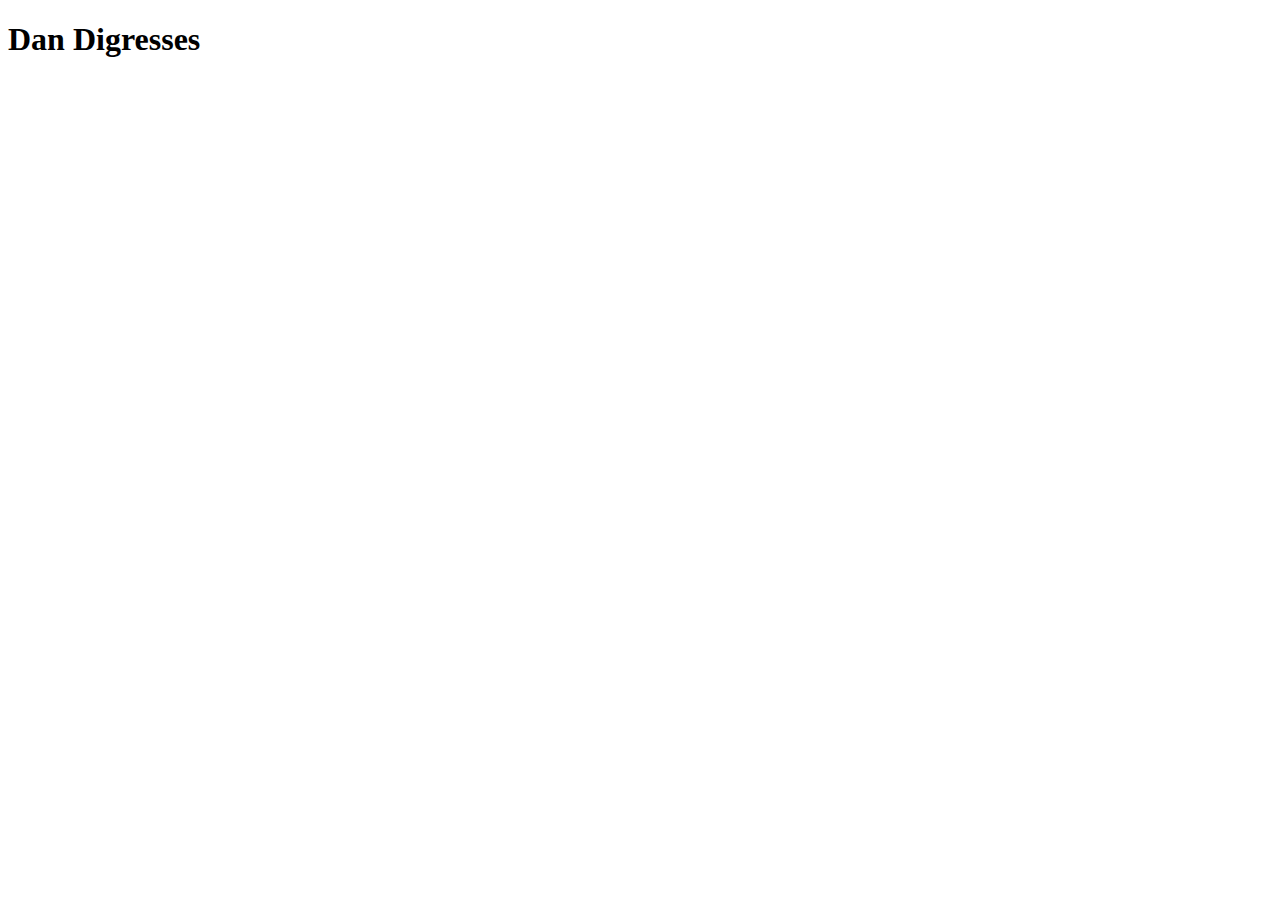
==== index.html @ 65533a12 "Create initial files" ====
<!DOCTYPE html>
<html lang="en-GB">
  <head>
    <title>Dan Digresses</title>
    <meta name="viewport" content="width=device-width, initial-scale=1.0" />
    <link rel="stylesheet" href="./assets/css/main.v1.min.css" />
  </head>
  <body>
    <h1>Dan Digresses</h1>
    <script type="module" src="./assets/js/main.v1.js"></script>
  </body>
</html>
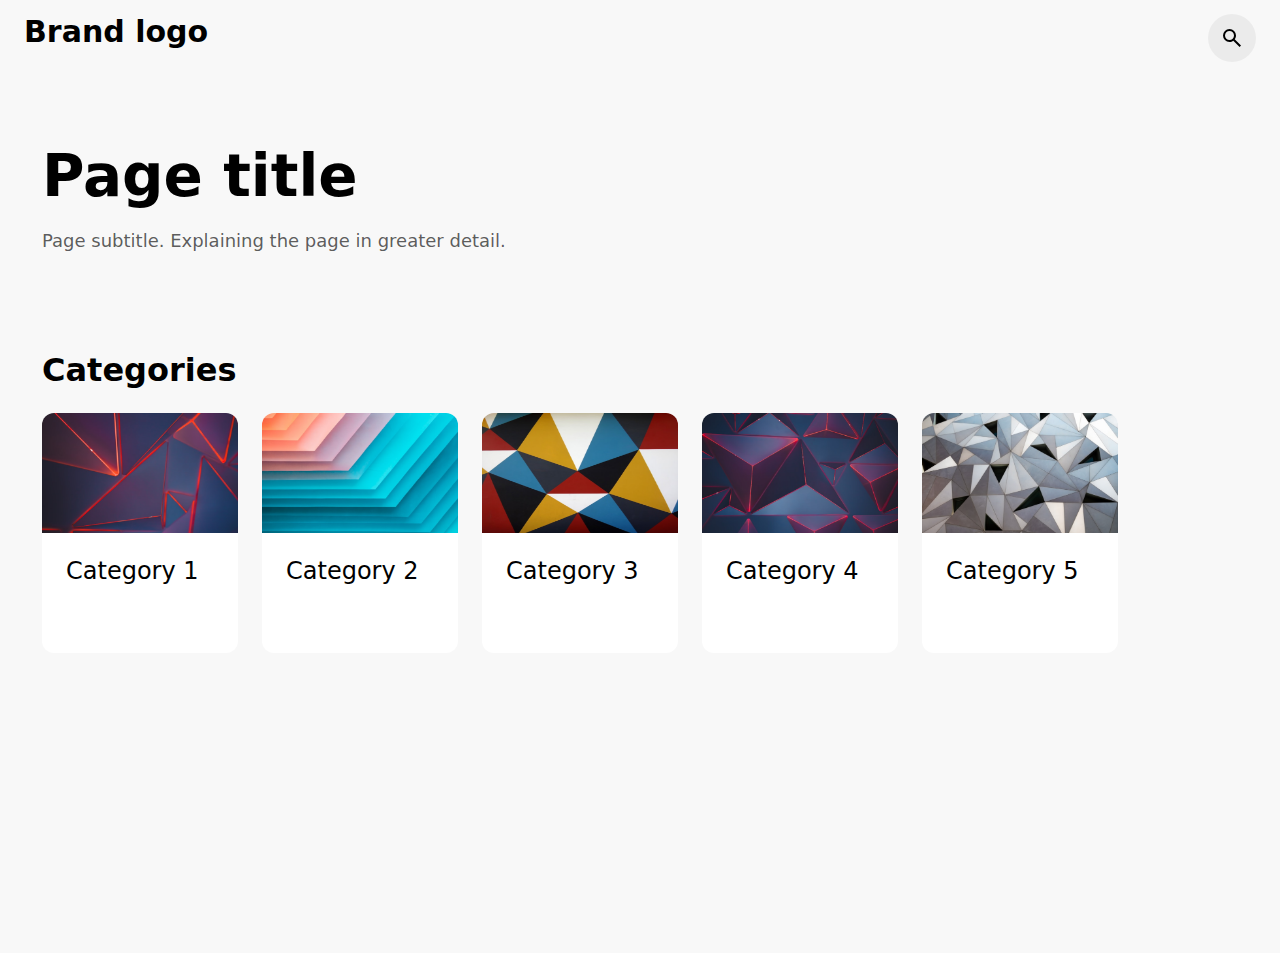
==== commit f9ab026b: "Style header & categories" ====
--- a/index.html
+++ b/index.html
@@ -6,7 +6,50 @@
     <link rel="stylesheet" href="./assets/css/main.v1.min.css" />
   </head>
   <body>
-    <h1>Dan Digresses</h1>
+    <div id="root">
+      <header class="header">
+        <div class="brand-logo-container">
+          <span class="brand-logo">Brand logo</span>
+        </div>
+        <div class="search-container">
+          <img src="./assets/images-icons/icons/google-search-icon.svg" alt="" id="search-icon" />
+        </div>
+      </header>
+
+      <main>
+        <section class="hero-banner">
+          <h1>Page title</h1>
+          <span>Page subtitle. Explaining the page in greater detail.</span>
+        </section>
+
+        <section class="categories">
+          <h2>Categories</h2>
+
+          <div class="category-cards-container">
+            <div class="category-card">
+              <img src="./assets/images-icons/images/category-graphics/graphic-1.webp" alt="Category 1" />
+              <span>Category 1 </span>
+            </div>
+            <div class="category-card">
+              <img src="./assets/images-icons/images/category-graphics/graphic-2.webp" alt="Category 2" />
+              <span>Category 2 </span>
+            </div>
+            <div class="category-card">
+              <img src="./assets/images-icons/images/category-graphics/graphic-3.webp" alt="Category 3" />
+              <span>Category 3 </span>
+            </div>
+            <div class="category-card">
+              <img src="./assets/images-icons/images/category-graphics/graphic-4.webp" alt="Category 4" />
+              <span>Category 4 </span>
+            </div>
+            <div class="category-card">
+              <img src="./assets/images-icons/images/category-graphics/graphic-5.webp" alt="Category 5" />
+              <span>Category 5 </span>
+            </div>
+          </div>
+        </section>
+      </main>
+    </div>
     <script type="module" src="./assets/js/main.v1.js"></script>
   </body>
 </html>
--- a/assets/css/main.v1.min.css
+++ b/assets/css/main.v1.min.css
@@ -0,0 +1 @@
+:root{font-size:10px;font-family:system-ui,-apple-system,BlinkMacSystemFont,"Segoe UI",Roboto,Oxygen,Ubuntu,Cantarell,"Open Sans","Helvetica Neue",sans-serif;box-sizing:border-box;--dark-1: #000;--dark-2: rgba(0, 0, 0, 0.65);--dark-3: rgba(0, 0, 0, 0.48)}body{background-color:#f8f8f8}p,a,span{font-size:1.6rem}body{margin:0;padding:0}.header{display:flex;justify-content:space-between;padding:14px 24px}.header .brand-logo-container{font-weight:600}.header .brand-logo{font-size:3rem}.header .search-container{display:flex;width:48px;height:48px;cursor:pointer;align-items:center;justify-content:center;background-color:rgba(0,0,0,.05);border-radius:100%}main{display:flex;flex-direction:column;margin-top:66px;padding:0 42px}.hero-banner{margin-bottom:10rem}.hero-banner h1{font-size:5.8rem;margin:0 0 2rem 0}.hero-banner span{font-size:1.8rem;color:var(--dark-2)}.categories h2{margin:0 0 2.4rem 0;font-size:3.2rem}.categories .category-cards-container{display:flex;flex-direction:row;gap:24px;overflow-x:scroll}.categories .category-cards-container .category-card{display:flex;flex-direction:column;width:196px;height:240px;background-color:#fff;border-radius:12px;margin-bottom:30rem}.categories .category-cards-container .category-card img{width:196px;height:120px;border-top-left-radius:12px;border-top-right-radius:12px}.categories .category-cards-container .category-card span{padding:24px;font-size:2.4rem;font-weight:500}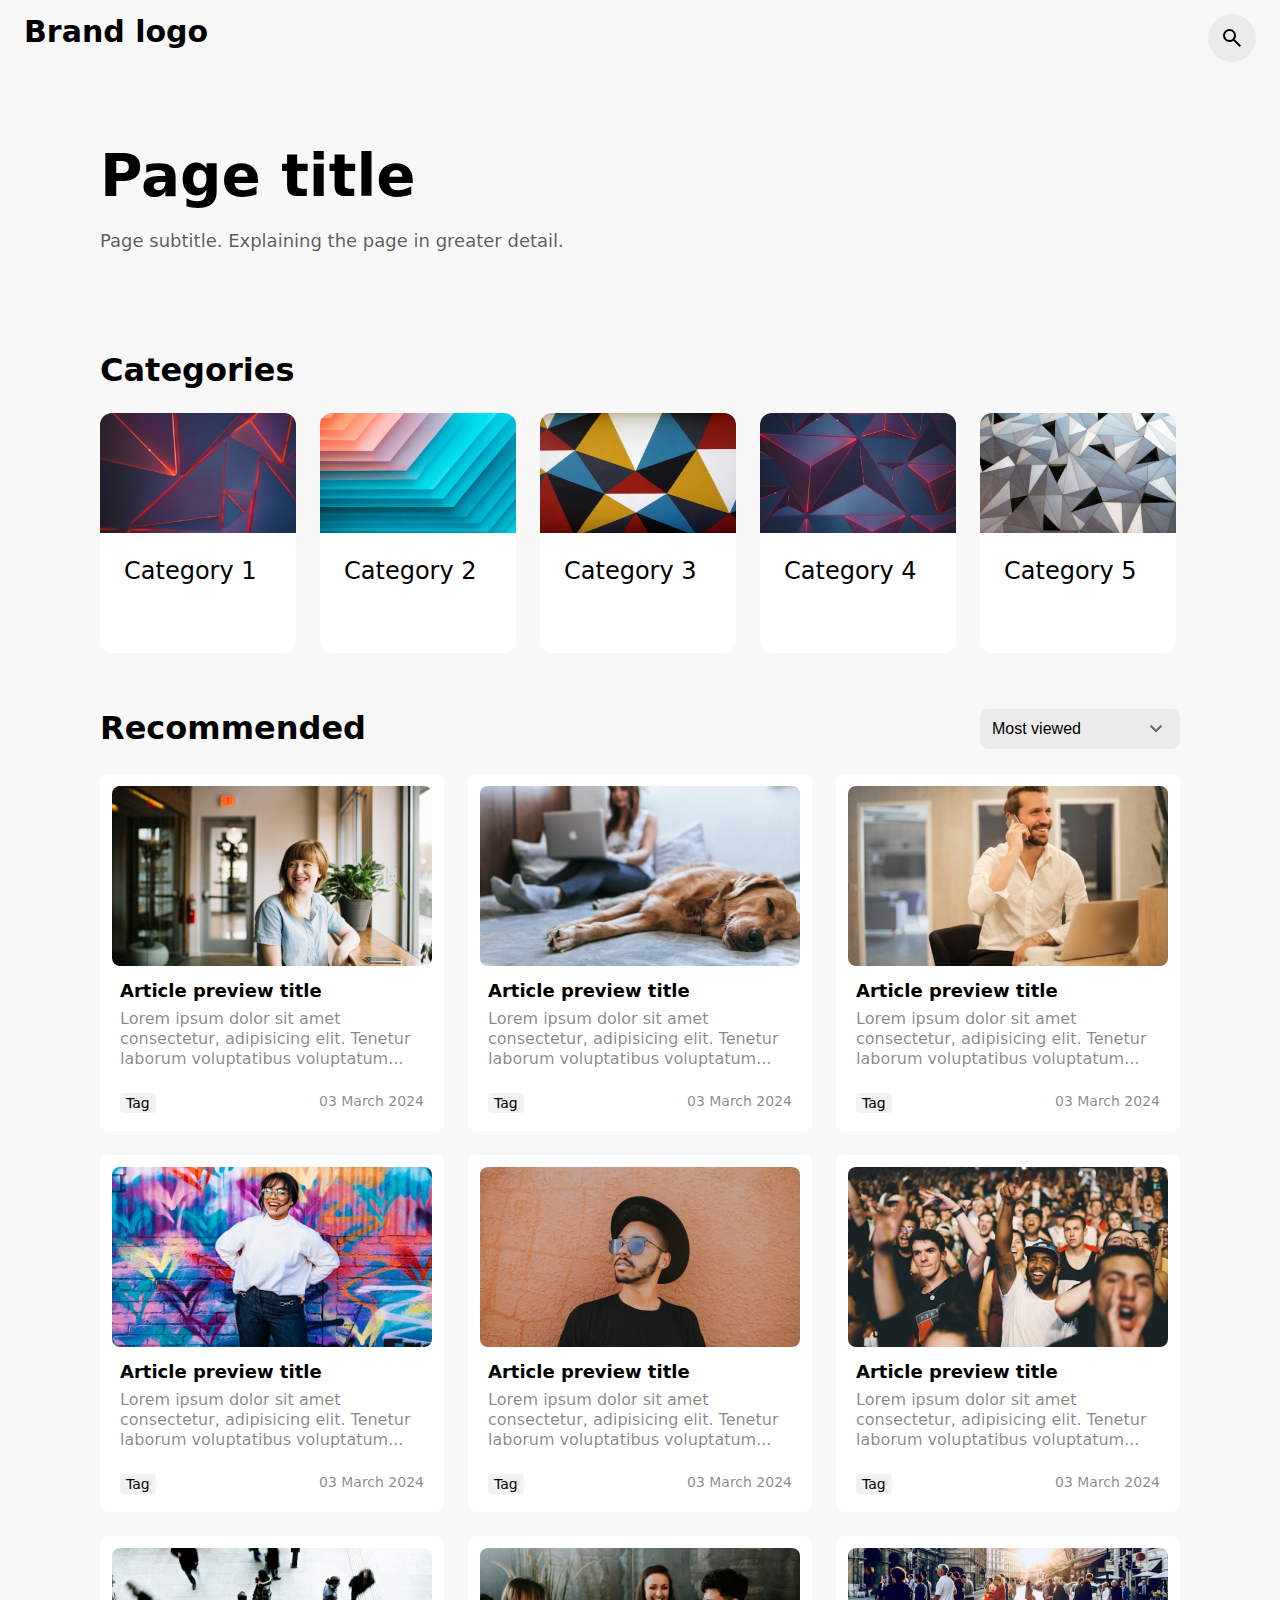
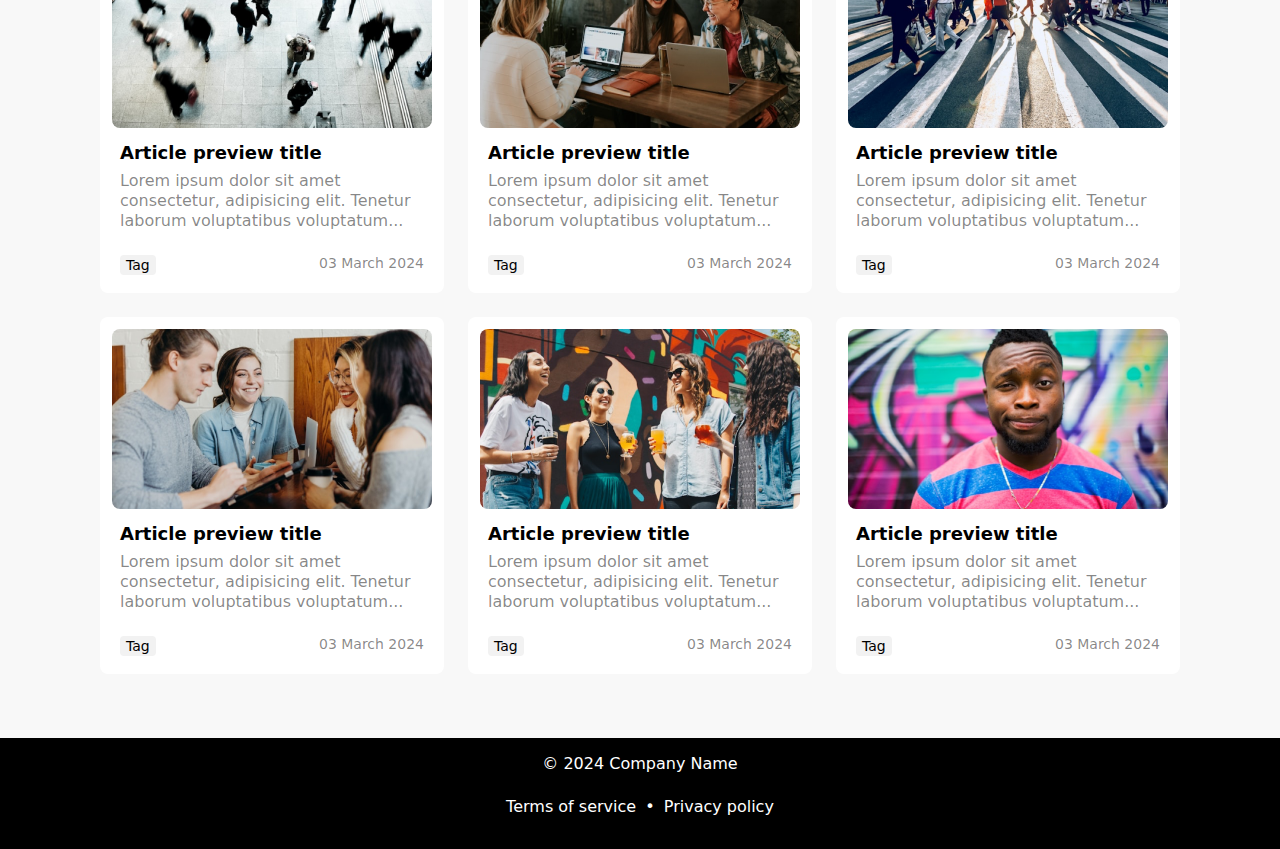
==== commit a8c03376: "Static homepage styling" ====
--- a/index.html
+++ b/index.html
@@ -48,7 +48,160 @@
             </div>
           </div>
         </section>
+        <section id="article-previews-section">
+          <div class="article-preview-header">
+            <h2>Recommended</h2>
+            <button>
+              <span>Most viewed</span>
+              <img src="./assets/images-icons/icons/google-chevron-right-icon.svg" alt="" />
+            </button>
+          </div>
+          <div class="article-previews-container">
+            <div class="article-preview-card">
+              <img src="./assets/images-icons/images/article-photo-1.webp" alt="" />
+              <span class="article-preview-title">Article preview title</span>
+              <span class="article-preview-content">Lorem ipsum dolor sit amet consectetur, adipisicing elit. Tenetur laborum voluptatibus voluptatum...</span>
+              <div class="article-preview-card-footer">
+                <div class="article-preview-tag">
+                  <span>Tag</span>
+                </div>
+                <span class="article-preview-date">03 March 2024</span>
+              </div>
+            </div>
+            <div class="article-preview-card">
+              <img src="./assets/images-icons/images/article-photo-2.webp" alt="" />
+              <span class="article-preview-title">Article preview title</span>
+              <span class="article-preview-content">Lorem ipsum dolor sit amet consectetur, adipisicing elit. Tenetur laborum voluptatibus voluptatum...</span>
+              <div class="article-preview-card-footer">
+                <div class="article-preview-tag">
+                  <span>Tag</span>
+                </div>
+                <span class="article-preview-date">03 March 2024</span>
+              </div>
+            </div>
+            <div class="article-preview-card">
+              <img src="./assets/images-icons/images/article-photo-3.webp" alt="" />
+              <span class="article-preview-title">Article preview title</span>
+              <span class="article-preview-content">Lorem ipsum dolor sit amet consectetur, adipisicing elit. Tenetur laborum voluptatibus voluptatum...</span>
+              <div class="article-preview-card-footer">
+                <div class="article-preview-tag">
+                  <span>Tag</span>
+                </div>
+                <span class="article-preview-date">03 March 2024</span>
+              </div>
+            </div>
+            <div class="article-preview-card">
+              <img src="./assets/images-icons/images/article-photo-4.webp" alt="" />
+              <span class="article-preview-title">Article preview title</span>
+              <span class="article-preview-content">Lorem ipsum dolor sit amet consectetur, adipisicing elit. Tenetur laborum voluptatibus voluptatum...</span>
+              <div class="article-preview-card-footer">
+                <div class="article-preview-tag">
+                  <span>Tag</span>
+                </div>
+                <span class="article-preview-date">03 March 2024</span>
+              </div>
+            </div>
+            <div class="article-preview-card">
+              <img src="./assets/images-icons/images/article-photo-5.webp" alt="" />
+              <span class="article-preview-title">Article preview title</span>
+              <span class="article-preview-content">Lorem ipsum dolor sit amet consectetur, adipisicing elit. Tenetur laborum voluptatibus voluptatum...</span>
+              <div class="article-preview-card-footer">
+                <div class="article-preview-tag">
+                  <span>Tag</span>
+                </div>
+                <span class="article-preview-date">03 March 2024</span>
+              </div>
+            </div>
+            <div class="article-preview-card">
+              <img src="./assets/images-icons/images/article-photo-6.webp" alt="" />
+              <span class="article-preview-title">Article preview title</span>
+              <span class="article-preview-content">Lorem ipsum dolor sit amet consectetur, adipisicing elit. Tenetur laborum voluptatibus voluptatum...</span>
+              <div class="article-preview-card-footer">
+                <div class="article-preview-tag">
+                  <span>Tag</span>
+                </div>
+                <span class="article-preview-date">03 March 2024</span>
+              </div>
+            </div>
+            <div class="article-preview-card">
+              <img src="./assets/images-icons/images/article-photo-7.webp" alt="" />
+              <span class="article-preview-title">Article preview title</span>
+              <span class="article-preview-content">Lorem ipsum dolor sit amet consectetur, adipisicing elit. Tenetur laborum voluptatibus voluptatum...</span>
+              <div class="article-preview-card-footer">
+                <div class="article-preview-tag">
+                  <span>Tag</span>
+                </div>
+                <span class="article-preview-date">03 March 2024</span>
+              </div>
+            </div>
+            <div class="article-preview-card">
+              <img src="./assets/images-icons/images/article-photo-8.webp" alt="" />
+              <span class="article-preview-title">Article preview title</span>
+              <span class="article-preview-content">Lorem ipsum dolor sit amet consectetur, adipisicing elit. Tenetur laborum voluptatibus voluptatum...</span>
+              <div class="article-preview-card-footer">
+                <div class="article-preview-tag">
+                  <span>Tag</span>
+                </div>
+                <span class="article-preview-date">03 March 2024</span>
+              </div>
+            </div>
+            <div class="article-preview-card">
+              <img src="./assets/images-icons/images/article-photo-9.webp" alt="" />
+              <span class="article-preview-title">Article preview title</span>
+              <span class="article-preview-content">Lorem ipsum dolor sit amet consectetur, adipisicing elit. Tenetur laborum voluptatibus voluptatum...</span>
+              <div class="article-preview-card-footer">
+                <div class="article-preview-tag">
+                  <span>Tag</span>
+                </div>
+                <span class="article-preview-date">03 March 2024</span>
+              </div>
+            </div>
+            <div class="article-preview-card">
+              <img src="./assets/images-icons/images/article-photo-10.webp" alt="" />
+              <span class="article-preview-title">Article preview title</span>
+              <span class="article-preview-content">Lorem ipsum dolor sit amet consectetur, adipisicing elit. Tenetur laborum voluptatibus voluptatum...</span>
+              <div class="article-preview-card-footer">
+                <div class="article-preview-tag">
+                  <span>Tag</span>
+                </div>
+                <span class="article-preview-date">03 March 2024</span>
+              </div>
+            </div>
+            <div class="article-preview-card">
+              <img src="./assets/images-icons/images/article-photo-11.webp" alt="" />
+              <span class="article-preview-title">Article preview title</span>
+              <span class="article-preview-content">Lorem ipsum dolor sit amet consectetur, adipisicing elit. Tenetur laborum voluptatibus voluptatum...</span>
+              <div class="article-preview-card-footer">
+                <div class="article-preview-tag">
+                  <span>Tag</span>
+                </div>
+                <span class="article-preview-date">03 March 2024</span>
+              </div>
+            </div>
+            <div class="article-preview-card">
+              <img src="./assets/images-icons/images/article-photo-12.webp" alt="" />
+              <span class="article-preview-title">Article preview title</span>
+              <span class="article-preview-content">Lorem ipsum dolor sit amet consectetur, adipisicing elit. Tenetur laborum voluptatibus voluptatum...</span>
+              <div class="article-preview-card-footer">
+                <div class="article-preview-tag">
+                  <span>Tag</span>
+                </div>
+                <span class="article-preview-date">03 March 2024</span>
+              </div>
+            </div>
+          </div>
+        </section>
       </main>
+      <footer>
+        <span>&copy; 2024 Company Name</span>
+        <ul>
+          <li>
+            <a href="" target="_blank">Terms of service</a>
+          </li>
+          <li>•</li>
+          <li><a href="" target="_blank">Privacy policy</a></li>
+        </ul>
+      </footer>
     </div>
     <script type="module" src="./assets/js/main.v1.js"></script>
   </body>
--- a/assets/css/main.v1.min.css
+++ b/assets/css/main.v1.min.css
@@ -1 +1 @@
-:root{font-size:10px;font-family:system-ui,-apple-system,BlinkMacSystemFont,"Segoe UI",Roboto,Oxygen,Ubuntu,Cantarell,"Open Sans","Helvetica Neue",sans-serif;box-sizing:border-box;--dark-1: #000;--dark-2: rgba(0, 0, 0, 0.65);--dark-3: rgba(0, 0, 0, 0.48)}body{background-color:#f8f8f8}p,a,span{font-size:1.6rem}body{margin:0;padding:0}.header{display:flex;justify-content:space-between;padding:14px 24px}.header .brand-logo-container{font-weight:600}.header .brand-logo{font-size:3rem}.header .search-container{display:flex;width:48px;height:48px;cursor:pointer;align-items:center;justify-content:center;background-color:rgba(0,0,0,.05);border-radius:100%}main{display:flex;flex-direction:column;margin-top:66px;padding:0 42px}.hero-banner{margin-bottom:10rem}.hero-banner h1{font-size:5.8rem;margin:0 0 2rem 0}.hero-banner span{font-size:1.8rem;color:var(--dark-2)}.categories h2{margin:0 0 2.4rem 0;font-size:3.2rem}.categories .category-cards-container{display:flex;flex-direction:row;gap:24px;overflow-x:scroll}.categories .category-cards-container .category-card{display:flex;flex-direction:column;width:196px;height:240px;background-color:#fff;border-radius:12px;margin-bottom:30rem}.categories .category-cards-container .category-card img{width:196px;height:120px;border-top-left-radius:12px;border-top-right-radius:12px}.categories .category-cards-container .category-card span{padding:24px;font-size:2.4rem;font-weight:500}+:root{font-size:10px;font-family:system-ui,-apple-system,BlinkMacSystemFont,"Segoe UI",Roboto,Oxygen,Ubuntu,Cantarell,"Open Sans","Helvetica Neue",sans-serif;box-sizing:border-box;--background-main: rgb(248, 248, 248);--background-darker: #f2f2f2;--dark-1: #000;--dark-2: rgba(0, 0, 0, 0.65);--dark-3: rgba(0, 0, 0, 0.48)}body{background-color:var(--background-main)}p,a,span{font-size:1.6rem}a{text-decoration:none}a:hover{text-decoration:underline}a:visited,a:active{color:inherit}body{margin:0;padding:0}.header{display:flex;justify-content:space-between;padding:14px 24px}.header .brand-logo-container{font-weight:600}.header .brand-logo{font-size:3rem}.header .search-container{display:flex;width:48px;height:48px;cursor:pointer;align-items:center;justify-content:center;background-color:rgba(0,0,0,.05);border-radius:100%}main{display:flex;flex-direction:column;margin:66px auto 0 auto;padding:0 42px;max-width:1080px}.hero-banner{margin-bottom:10rem}.hero-banner h1{font-size:5.8rem;margin:0 0 2rem 0}.hero-banner span{font-size:1.8rem;color:var(--dark-2)}.categories h2{margin:0 0 2.4rem 0;font-size:3.2rem}.categories .category-cards-container{display:flex;flex-direction:row;gap:24px;overflow-x:scroll}.categories .category-cards-container .category-card{display:flex;flex-direction:column;width:196px;height:240px;background-color:#fff;border-radius:12px}.categories .category-cards-container .category-card img{width:196px;height:120px;border-top-left-radius:12px;border-top-right-radius:12px}.categories .category-cards-container .category-card span{padding:24px;font-size:2.4rem;font-weight:500}#article-previews-section{margin-top:56px}#article-previews-section .article-preview-header{display:flex;flex-direction:row;justify-content:space-between}#article-previews-section .article-preview-header h2{font-size:3.2rem;margin-top:0}#article-previews-section .article-preview-header button{width:200px;height:40px;padding:0 12px;display:flex;justify-content:space-between;align-items:center;border-radius:8px;border:none;background-color:rgba(0,0,0,.05)}#article-previews-section .article-preview-header button span{font-size:1.6rem}#article-previews-section .article-preview-header button img{transform:rotate(90deg);filter:invert(38%) sepia(0%) saturate(1064%) hue-rotate(251deg) brightness(101%) contrast(77%)}#article-previews-section .article-previews-container{display:flex;gap:24px;flex-wrap:wrap}#article-previews-section .article-previews-container .article-preview-card{box-sizing:border-box;width:344px;padding:12px;border-radius:8px;background-color:#fff;display:flex;flex-direction:column}#article-previews-section .article-previews-container .article-preview-card img{height:180px;-o-object-fit:cover;object-fit:cover;border-radius:8px}#article-previews-section .article-previews-container .article-preview-title{margin-top:14px;padding:0 8px;font-size:18px;font-weight:700}#article-previews-section .article-previews-container .article-preview-content{margin-top:8px;padding:0 8px;font-size:16px;font-weight:400;color:var(--dark-3);line-height:20px}#article-previews-section .article-previews-container .article-preview-card-footer{margin-top:24px;padding:0 8px 6px 8px;display:flex;justify-content:space-between}#article-previews-section .article-previews-container .article-preview-card-footer .article-preview-tag{padding:2px 6px;background-color:var(--background-darker);border-radius:4px;align-items:center}#article-previews-section .article-previews-container .article-preview-card-footer .article-preview-tag span{font-size:1.4rem;font-weight:500}#article-previews-section .article-previews-container .article-preview-card-footer .article-preview-date{color:var(--dark-3);font-size:1.4rem}footer{display:flex;flex-direction:column;justify-content:center;align-items:center;margin-top:64px;height:111px;gap:8px;background-color:#000;color:#fff;font-size:16px;font-weight:400}footer ul{padding:0}footer ul li{display:inline-block;list-style-type:none;font-weight:500}footer ul li:not(:first-child){margin-left:.4rem}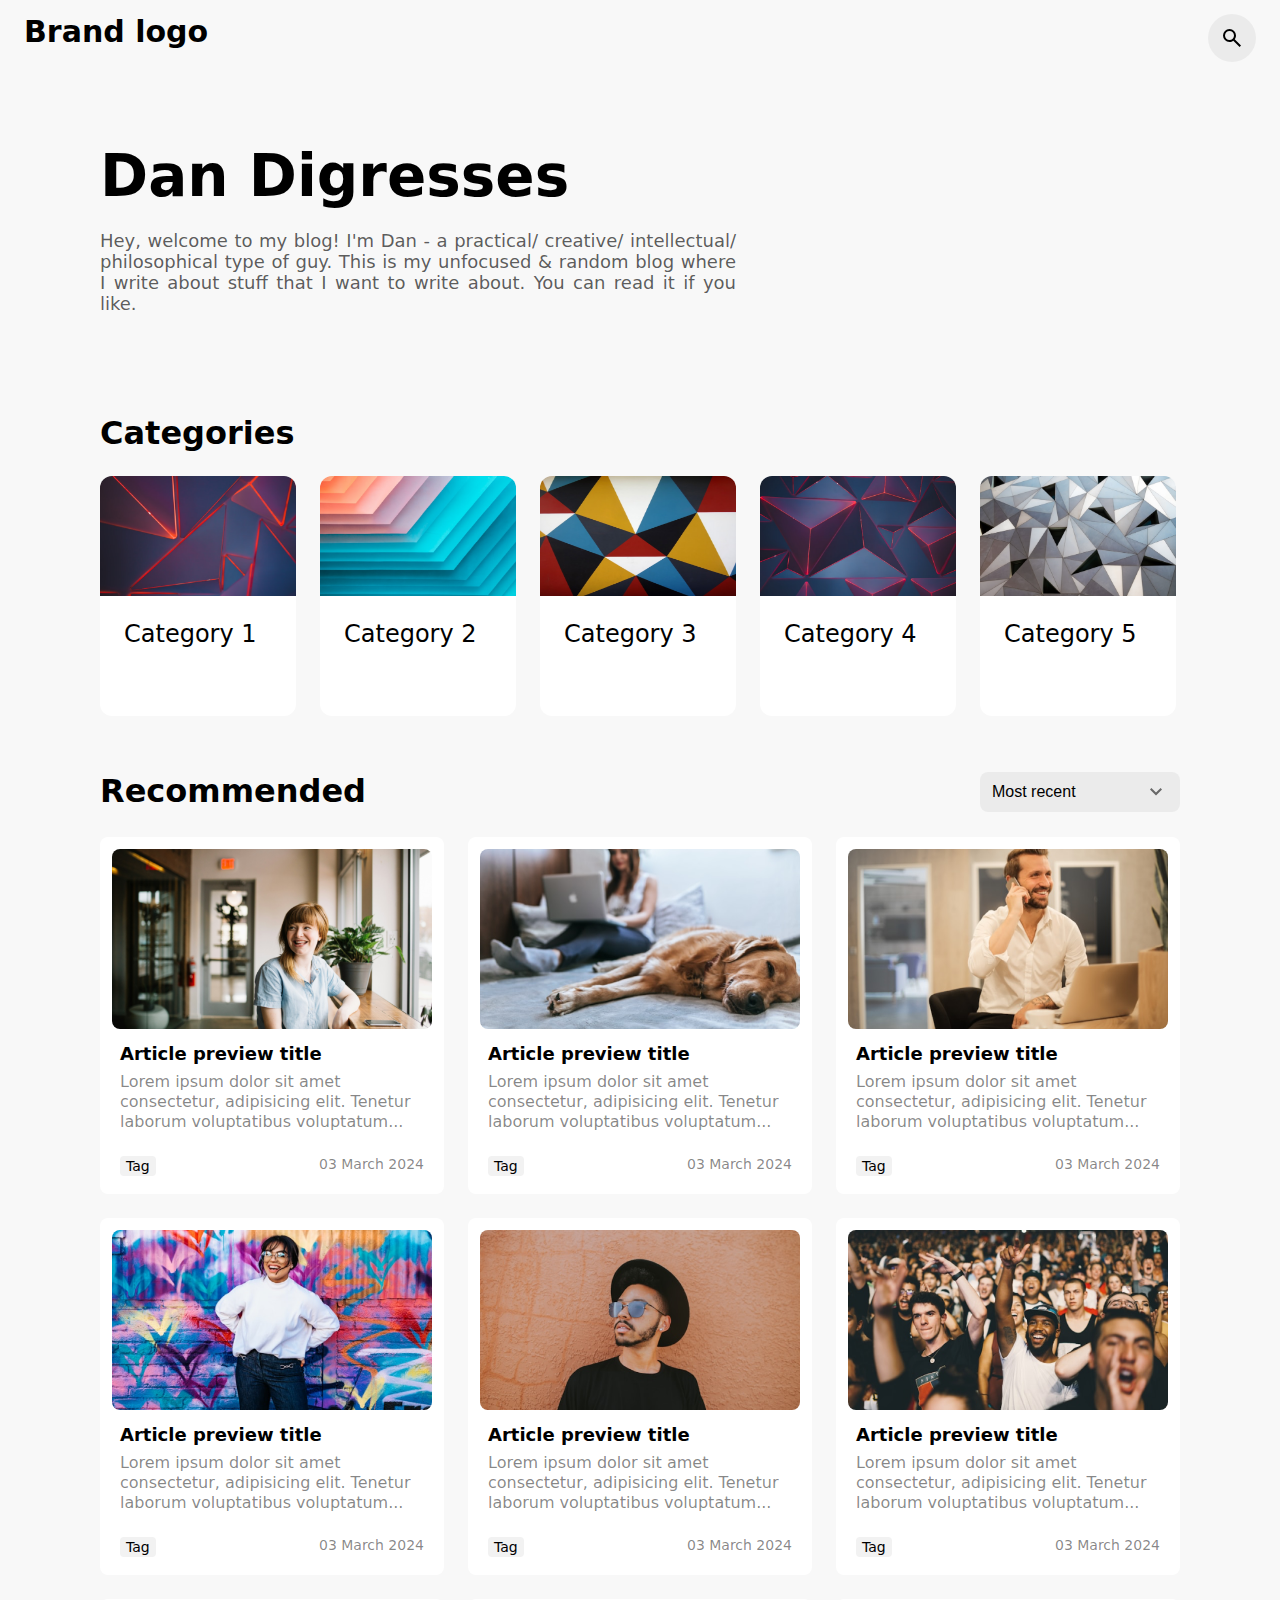
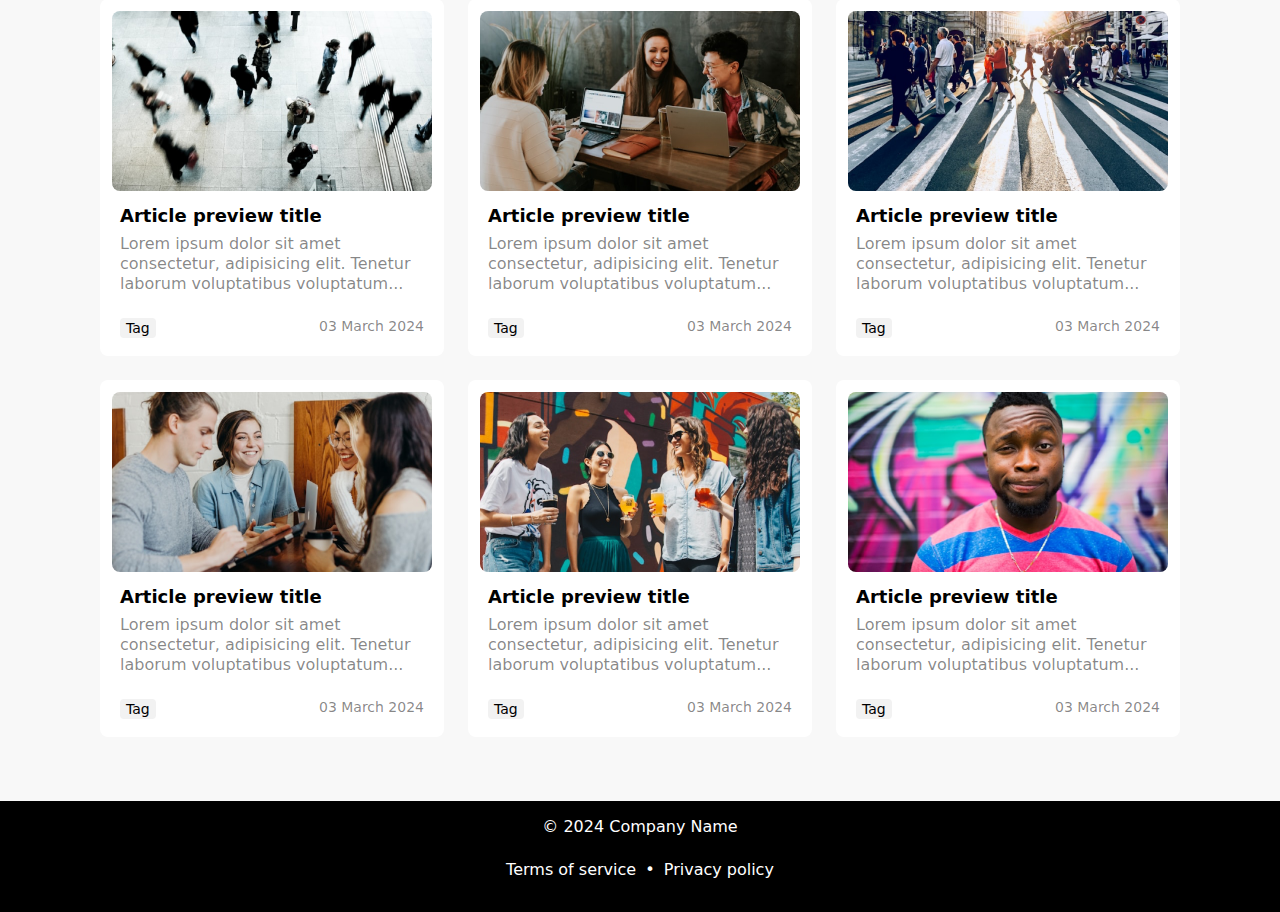
==== commit fbaa519b: "Implement article sort modal" ====
--- a/index.html
+++ b/index.html
@@ -18,8 +18,8 @@
 
       <main>
         <section class="hero-banner">
-          <h1>Page title</h1>
-          <span>Page subtitle. Explaining the page in greater detail.</span>
+          <h1>Dan Digresses</h1>
+          <p>Hey, welcome to my blog! I'm Dan - a practical/ creative/ intellectual/ philosophical type of guy. This is my unfocused &amp; random blog where I write about stuff that I want to write about. You can read it if you like.</p>
         </section>
 
         <section class="categories">
@@ -48,13 +48,24 @@
             </div>
           </div>
         </section>
-        <section id="article-previews-section">
+        <section class="article-previews-section">
           <div class="article-preview-header">
             <h2>Recommended</h2>
-            <button>
-              <span>Most viewed</span>
+            <button id="sort-article-previews-btn">
+              <span>Most recent</span>
               <img src="./assets/images-icons/icons/google-chevron-right-icon.svg" alt="" />
             </button>
+            <div id="sort-article-previews-modal" class="hidden">
+              <ul>
+                <li>
+                  <span> Most recent </span>
+                  <img src="./assets/images-icons/icons/google-done-icon.svg" alt="" />
+                </li>
+                <li>
+                  <span> Most viewed </span>
+                </li>
+              </ul>
+            </div>
           </div>
           <div class="article-previews-container">
             <div class="article-preview-card">
@@ -203,6 +214,6 @@
         </ul>
       </footer>
     </div>
-    <script type="module" src="./assets/js/main.v1.js"></script>
+    <script type="module" src="./assets/js/main.js"></script>
   </body>
 </html>
--- a/assets/css/main.v1.min.css
+++ b/assets/css/main.v1.min.css
@@ -1 +1 @@
-:root{font-size:10px;font-family:system-ui,-apple-system,BlinkMacSystemFont,"Segoe UI",Roboto,Oxygen,Ubuntu,Cantarell,"Open Sans","Helvetica Neue",sans-serif;box-sizing:border-box;--background-main: rgb(248, 248, 248);--background-darker: #f2f2f2;--dark-1: #000;--dark-2: rgba(0, 0, 0, 0.65);--dark-3: rgba(0, 0, 0, 0.48)}body{background-color:var(--background-main)}p,a,span{font-size:1.6rem}a{text-decoration:none}a:hover{text-decoration:underline}a:visited,a:active{color:inherit}body{margin:0;padding:0}.header{display:flex;justify-content:space-between;padding:14px 24px}.header .brand-logo-container{font-weight:600}.header .brand-logo{font-size:3rem}.header .search-container{display:flex;width:48px;height:48px;cursor:pointer;align-items:center;justify-content:center;background-color:rgba(0,0,0,.05);border-radius:100%}main{display:flex;flex-direction:column;margin:66px auto 0 auto;padding:0 42px;max-width:1080px}.hero-banner{margin-bottom:10rem}.hero-banner h1{font-size:5.8rem;margin:0 0 2rem 0}.hero-banner span{font-size:1.8rem;color:var(--dark-2)}.categories h2{margin:0 0 2.4rem 0;font-size:3.2rem}.categories .category-cards-container{display:flex;flex-direction:row;gap:24px;overflow-x:scroll}.categories .category-cards-container .category-card{display:flex;flex-direction:column;width:196px;height:240px;background-color:#fff;border-radius:12px}.categories .category-cards-container .category-card img{width:196px;height:120px;border-top-left-radius:12px;border-top-right-radius:12px}.categories .category-cards-container .category-card span{padding:24px;font-size:2.4rem;font-weight:500}#article-previews-section{margin-top:56px}#article-previews-section .article-preview-header{display:flex;flex-direction:row;justify-content:space-between}#article-previews-section .article-preview-header h2{font-size:3.2rem;margin-top:0}#article-previews-section .article-preview-header button{width:200px;height:40px;padding:0 12px;display:flex;justify-content:space-between;align-items:center;border-radius:8px;border:none;background-color:rgba(0,0,0,.05)}#article-previews-section .article-preview-header button span{font-size:1.6rem}#article-previews-section .article-preview-header button img{transform:rotate(90deg);filter:invert(38%) sepia(0%) saturate(1064%) hue-rotate(251deg) brightness(101%) contrast(77%)}#article-previews-section .article-previews-container{display:flex;gap:24px;flex-wrap:wrap}#article-previews-section .article-previews-container .article-preview-card{box-sizing:border-box;width:344px;padding:12px;border-radius:8px;background-color:#fff;display:flex;flex-direction:column}#article-previews-section .article-previews-container .article-preview-card img{height:180px;-o-object-fit:cover;object-fit:cover;border-radius:8px}#article-previews-section .article-previews-container .article-preview-title{margin-top:14px;padding:0 8px;font-size:18px;font-weight:700}#article-previews-section .article-previews-container .article-preview-content{margin-top:8px;padding:0 8px;font-size:16px;font-weight:400;color:var(--dark-3);line-height:20px}#article-previews-section .article-previews-container .article-preview-card-footer{margin-top:24px;padding:0 8px 6px 8px;display:flex;justify-content:space-between}#article-previews-section .article-previews-container .article-preview-card-footer .article-preview-tag{padding:2px 6px;background-color:var(--background-darker);border-radius:4px;align-items:center}#article-previews-section .article-previews-container .article-preview-card-footer .article-preview-tag span{font-size:1.4rem;font-weight:500}#article-previews-section .article-previews-container .article-preview-card-footer .article-preview-date{color:var(--dark-3);font-size:1.4rem}footer{display:flex;flex-direction:column;justify-content:center;align-items:center;margin-top:64px;height:111px;gap:8px;background-color:#000;color:#fff;font-size:16px;font-weight:400}footer ul{padding:0}footer ul li{display:inline-block;list-style-type:none;font-weight:500}footer ul li:not(:first-child){margin-left:.4rem}+:root{font-size:10px;font-family:system-ui,-apple-system,BlinkMacSystemFont,"Segoe UI",Roboto,Oxygen,Ubuntu,Cantarell,"Open Sans","Helvetica Neue",sans-serif;box-sizing:border-box;--background-main: rgb(248, 248, 248);--background-darker: #f2f2f2;--dark-1: #000;--dark-2: rgba(0, 0, 0, 0.65);--dark-3: rgba(0, 0, 0, 0.48)}body{background-color:var(--background-main)}p,a,span{font-size:1.6rem}a{text-decoration:none}a:hover{text-decoration:underline}a:visited,a:active{color:inherit}.hidden{display:none}body{margin:0;padding:0}.header{display:flex;justify-content:space-between;padding:14px 24px}.header .brand-logo-container{font-weight:600}.header .brand-logo{font-size:3rem}.header .search-container{display:flex;width:48px;height:48px;cursor:pointer;align-items:center;justify-content:center;background-color:rgba(0,0,0,.05);border-radius:100%}main{display:flex;flex-direction:column;margin:66px auto 0 auto;padding:0 42px;max-width:1080px}.hero-banner{margin-bottom:10rem;max-width:636px}.hero-banner h1{font-size:5.8rem;margin:0 0 2rem 0}.hero-banner p{font-size:1.8rem;margin:0;color:var(--dark-2);text-align:justify}.categories h2{margin:0 0 2.4rem 0;font-size:3.2rem}.categories .category-cards-container{display:flex;flex-direction:row;gap:24px;overflow-x:scroll}.categories .category-cards-container .category-card{display:flex;flex-direction:column;width:196px;height:240px;background-color:#fff;border-radius:12px}.categories .category-cards-container .category-card img{width:196px;height:120px;border-top-left-radius:12px;border-top-right-radius:12px}.categories .category-cards-container .category-card span{padding:24px;font-size:2.4rem;font-weight:500}.article-previews-section{margin-top:56px}.article-previews-section .article-preview-header{display:flex;flex-direction:row;justify-content:space-between}.article-previews-section .article-preview-header h2{font-size:3.2rem;margin-top:0}.article-previews-section .article-preview-header #sort-article-previews-btn{width:200px;height:40px;padding:0 12px;display:flex;justify-content:space-between;align-items:center;border-radius:8px;border:none;background-color:rgba(0,0,0,.05);cursor:pointer}.article-previews-section .article-preview-header #sort-article-previews-btn span{font-size:1.6rem}.article-previews-section .article-preview-header #sort-article-previews-btn img{transform:rotate(90deg);filter:invert(38%) sepia(0%) saturate(1064%) hue-rotate(251deg) brightness(101%) contrast(77%)}.article-previews-section .article-preview-header #sort-article-previews-modal{transition:opacity .3s ease-in-out;position:absolute;right:42px;top:800px;background-color:#fff;border:1px solid #ccc;width:240px;z-index:10;border:1px solid rgba(0,0,0,.12);border-radius:12px}.article-previews-section .article-preview-header #sort-article-previews-modal ul{list-style-type:none;padding:4px;margin:0}.article-previews-section .article-preview-header #sort-article-previews-modal ul li{padding:14px;font-size:1.4rem;border-radius:8px;display:flex;justify-content:space-between;cursor:pointer}.article-previews-section .article-preview-header #sort-article-previews-modal ul li:hover{background-color:var(--background-main)}.article-previews-section .article-previews-container{display:flex;gap:24px;flex-wrap:wrap}.article-previews-section .article-previews-container .article-preview-card{box-sizing:border-box;width:344px;cursor:pointer;padding:12px;border-radius:8px;background-color:#fff;display:flex;flex-direction:column}.article-previews-section .article-previews-container .article-preview-card img{height:180px;-o-object-fit:cover;object-fit:cover;border-radius:8px}.article-previews-section .article-previews-container .article-preview-title{margin-top:14px;padding:0 8px;font-size:18px;font-weight:700}.article-previews-section .article-previews-container .article-preview-content{margin-top:8px;padding:0 8px;font-size:16px;font-weight:400;color:var(--dark-3);line-height:20px}.article-previews-section .article-previews-container .article-preview-card-footer{margin-top:24px;padding:0 8px 6px 8px;display:flex;justify-content:space-between}.article-previews-section .article-previews-container .article-preview-card-footer .article-preview-tag{padding:2px 6px;background-color:var(--background-darker);border-radius:4px;align-items:center}.article-previews-section .article-previews-container .article-preview-card-footer .article-preview-tag span{font-size:1.4rem;font-weight:500}.article-previews-section .article-previews-container .article-preview-card-footer .article-preview-date{color:var(--dark-3);font-size:1.4rem}footer{display:flex;flex-direction:column;justify-content:center;align-items:center;margin-top:64px;height:111px;gap:8px;background-color:#000;color:#fff;font-size:16px;font-weight:400}footer ul{padding:0}footer ul li{display:inline-block;list-style-type:none;font-weight:500}footer ul li:not(:first-child){margin-left:.4rem}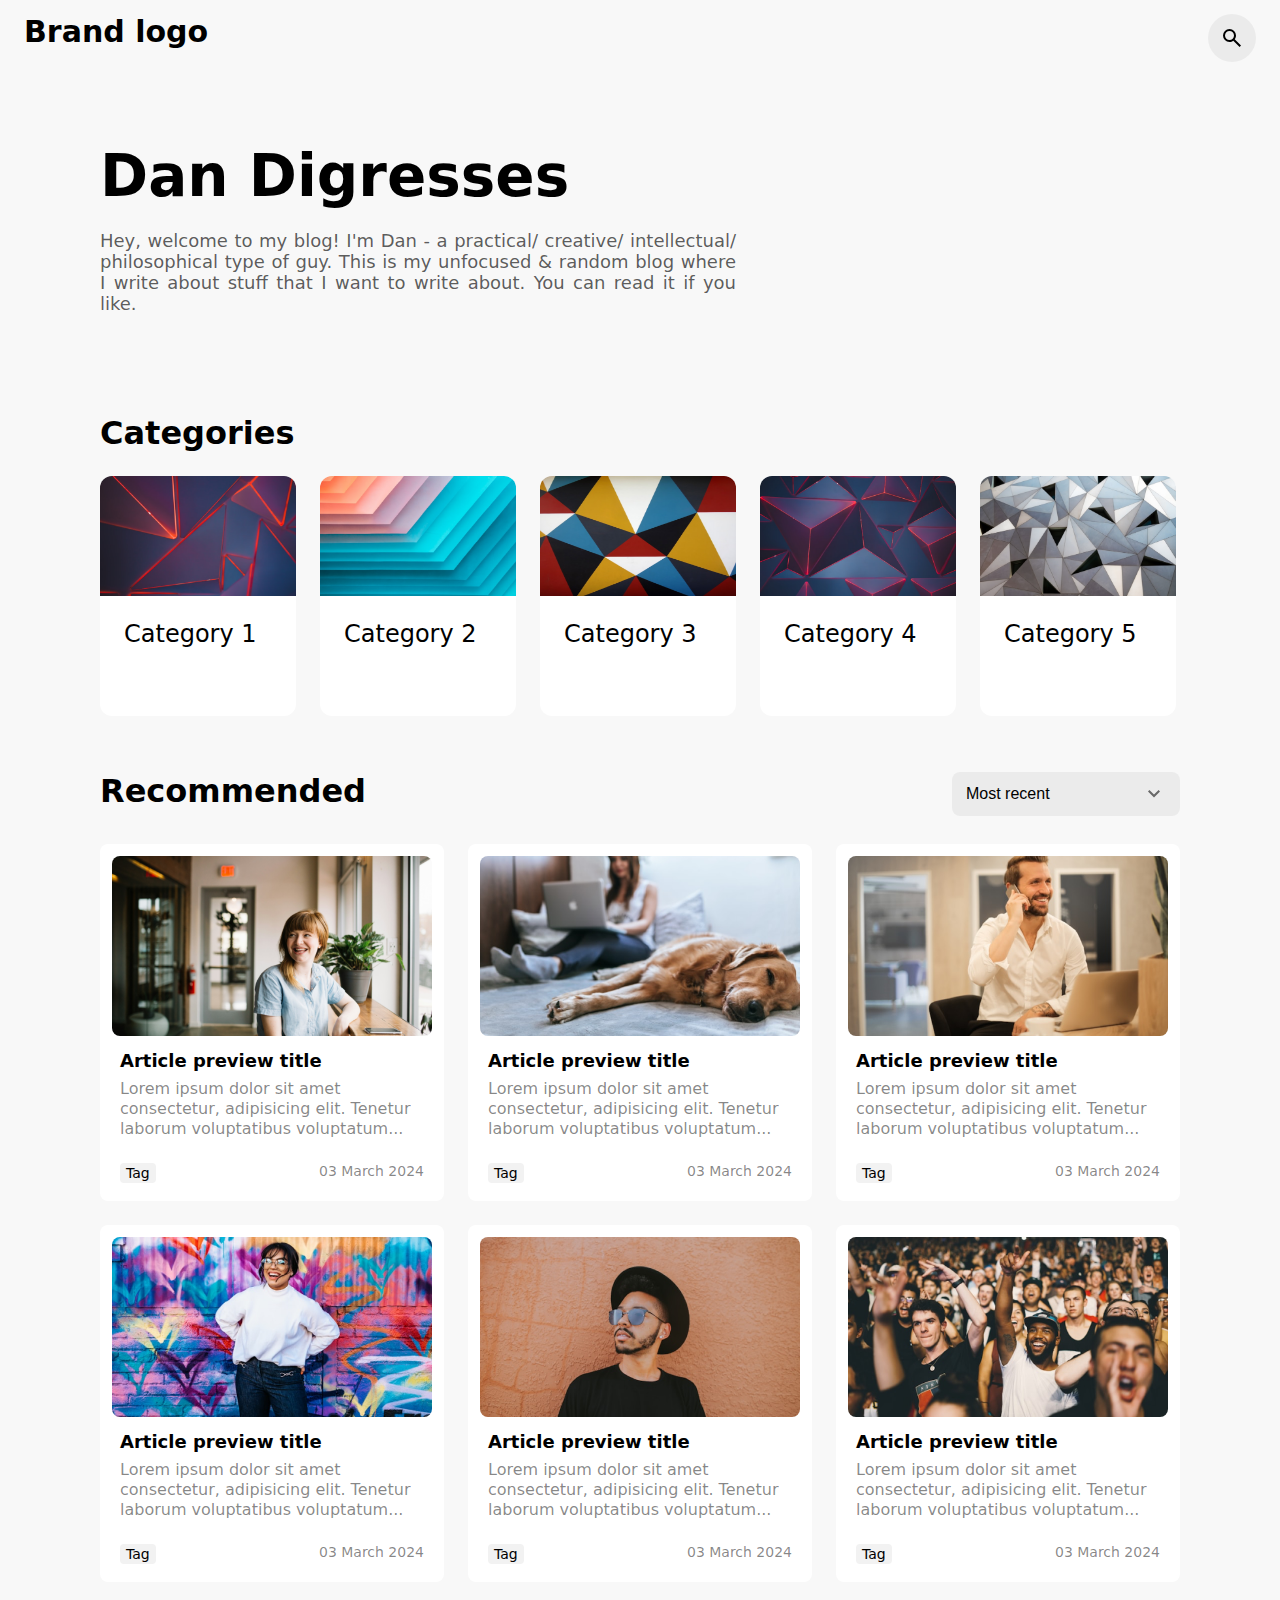
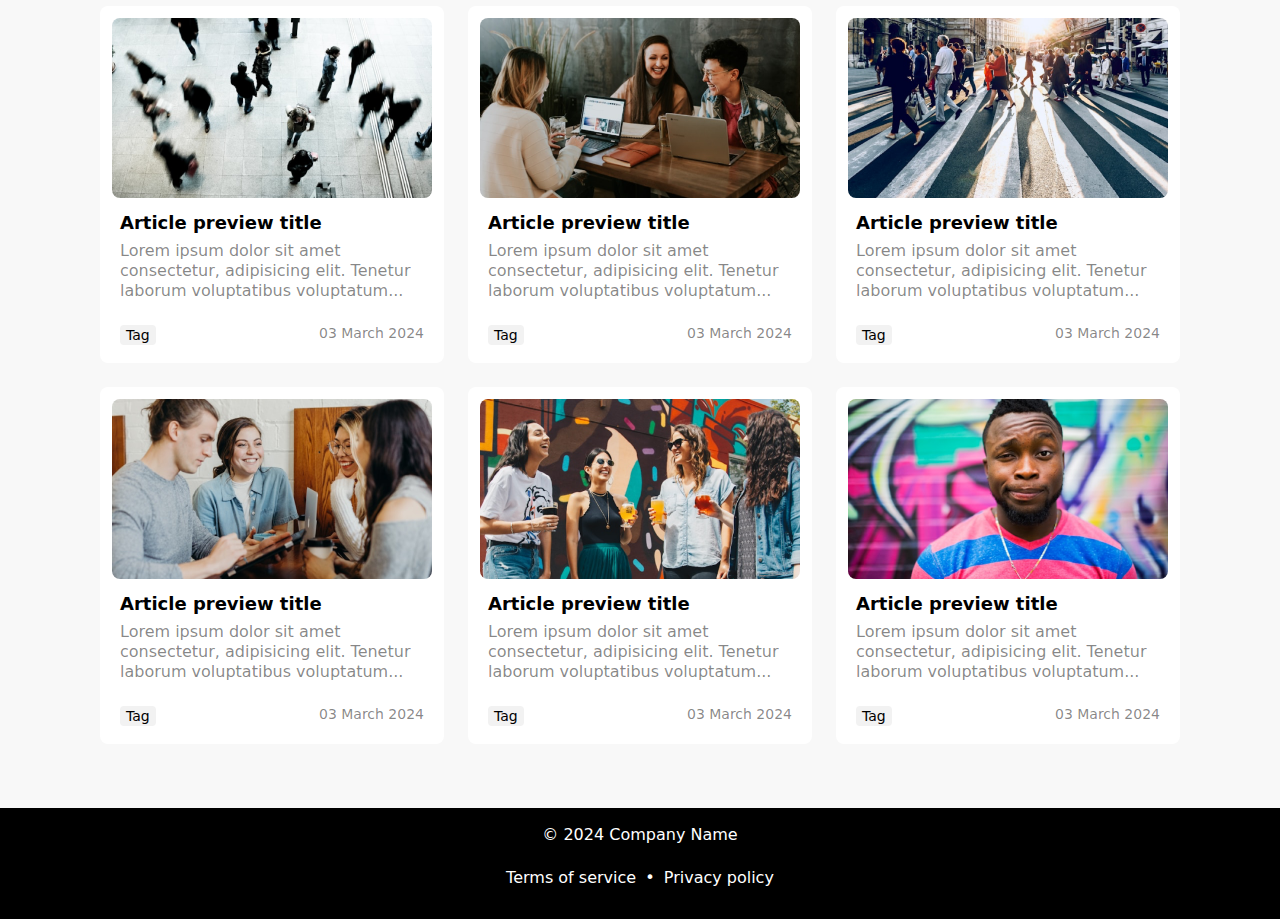
==== commit 76e8f418: "Make homepage responsive" ====
--- a/index.html
+++ b/index.html
@@ -52,8 +52,10 @@
           <div class="article-preview-header">
             <h2>Recommended</h2>
             <button id="sort-article-previews-btn">
-              <span>Most recent</span>
-              <img src="./assets/images-icons/icons/google-chevron-right-icon.svg" alt="" />
+              <div>
+                <span>Most recent</span>
+                <img src="./assets/images-icons/icons/google-chevron-right-icon.svg" alt="Expand icon" />
+              </div>
             </button>
             <div id="sort-article-previews-modal" class="hidden">
               <ul>
--- a/assets/css/main.v1.min.css
+++ b/assets/css/main.v1.min.css
@@ -1 +1 @@
-:root{font-size:10px;font-family:system-ui,-apple-system,BlinkMacSystemFont,"Segoe UI",Roboto,Oxygen,Ubuntu,Cantarell,"Open Sans","Helvetica Neue",sans-serif;box-sizing:border-box;--background-main: rgb(248, 248, 248);--background-darker: #f2f2f2;--dark-1: #000;--dark-2: rgba(0, 0, 0, 0.65);--dark-3: rgba(0, 0, 0, 0.48)}body{background-color:var(--background-main)}p,a,span{font-size:1.6rem}a{text-decoration:none}a:hover{text-decoration:underline}a:visited,a:active{color:inherit}.hidden{display:none}body{margin:0;padding:0}.header{display:flex;justify-content:space-between;padding:14px 24px}.header .brand-logo-container{font-weight:600}.header .brand-logo{font-size:3rem}.header .search-container{display:flex;width:48px;height:48px;cursor:pointer;align-items:center;justify-content:center;background-color:rgba(0,0,0,.05);border-radius:100%}main{display:flex;flex-direction:column;margin:66px auto 0 auto;padding:0 42px;max-width:1080px}.hero-banner{margin-bottom:10rem;max-width:636px}.hero-banner h1{font-size:5.8rem;margin:0 0 2rem 0}.hero-banner p{font-size:1.8rem;margin:0;color:var(--dark-2);text-align:justify}.categories h2{margin:0 0 2.4rem 0;font-size:3.2rem}.categories .category-cards-container{display:flex;flex-direction:row;gap:24px;overflow-x:scroll}.categories .category-cards-container .category-card{display:flex;flex-direction:column;width:196px;height:240px;background-color:#fff;border-radius:12px}.categories .category-cards-container .category-card img{width:196px;height:120px;border-top-left-radius:12px;border-top-right-radius:12px}.categories .category-cards-container .category-card span{padding:24px;font-size:2.4rem;font-weight:500}.article-previews-section{margin-top:56px}.article-previews-section .article-preview-header{display:flex;flex-direction:row;justify-content:space-between}.article-previews-section .article-preview-header h2{font-size:3.2rem;margin-top:0}.article-previews-section .article-preview-header #sort-article-previews-btn{width:200px;height:40px;padding:0 12px;display:flex;justify-content:space-between;align-items:center;border-radius:8px;border:none;background-color:rgba(0,0,0,.05);cursor:pointer}.article-previews-section .article-preview-header #sort-article-previews-btn span{font-size:1.6rem}.article-previews-section .article-preview-header #sort-article-previews-btn img{transform:rotate(90deg);filter:invert(38%) sepia(0%) saturate(1064%) hue-rotate(251deg) brightness(101%) contrast(77%)}.article-previews-section .article-preview-header #sort-article-previews-modal{transition:opacity .3s ease-in-out;position:absolute;right:42px;top:800px;background-color:#fff;border:1px solid #ccc;width:240px;z-index:10;border:1px solid rgba(0,0,0,.12);border-radius:12px}.article-previews-section .article-preview-header #sort-article-previews-modal ul{list-style-type:none;padding:4px;margin:0}.article-previews-section .article-preview-header #sort-article-previews-modal ul li{padding:14px;font-size:1.4rem;border-radius:8px;display:flex;justify-content:space-between;cursor:pointer}.article-previews-section .article-preview-header #sort-article-previews-modal ul li:hover{background-color:var(--background-main)}.article-previews-section .article-previews-container{display:flex;gap:24px;flex-wrap:wrap}.article-previews-section .article-previews-container .article-preview-card{box-sizing:border-box;width:344px;cursor:pointer;padding:12px;border-radius:8px;background-color:#fff;display:flex;flex-direction:column}.article-previews-section .article-previews-container .article-preview-card img{height:180px;-o-object-fit:cover;object-fit:cover;border-radius:8px}.article-previews-section .article-previews-container .article-preview-title{margin-top:14px;padding:0 8px;font-size:18px;font-weight:700}.article-previews-section .article-previews-container .article-preview-content{margin-top:8px;padding:0 8px;font-size:16px;font-weight:400;color:var(--dark-3);line-height:20px}.article-previews-section .article-previews-container .article-preview-card-footer{margin-top:24px;padding:0 8px 6px 8px;display:flex;justify-content:space-between}.article-previews-section .article-previews-container .article-preview-card-footer .article-preview-tag{padding:2px 6px;background-color:var(--background-darker);border-radius:4px;align-items:center}.article-previews-section .article-previews-container .article-preview-card-footer .article-preview-tag span{font-size:1.4rem;font-weight:500}.article-previews-section .article-previews-container .article-preview-card-footer .article-preview-date{color:var(--dark-3);font-size:1.4rem}footer{display:flex;flex-direction:column;justify-content:center;align-items:center;margin-top:64px;height:111px;gap:8px;background-color:#000;color:#fff;font-size:16px;font-weight:400}footer ul{padding:0}footer ul li{display:inline-block;list-style-type:none;font-weight:500}footer ul li:not(:first-child){margin-left:.4rem}+:root{font-size:10px;font-family:system-ui,-apple-system,BlinkMacSystemFont,"Segoe UI",Roboto,Oxygen,Ubuntu,Cantarell,"Open Sans","Helvetica Neue",sans-serif;box-sizing:border-box;--background-main: rgb(248, 248, 248);--background-darker: #f2f2f2;--dark-1: #000;--dark-2: rgba(0, 0, 0, 0.65);--dark-3: rgba(0, 0, 0, 0.48)}body{background-color:var(--background-main)}p,a,span{font-size:1.6rem}a{text-decoration:none}a:hover{text-decoration:underline}a:visited,a:active{color:inherit}.hidden{display:none}body{margin:0;padding:0}.header{display:flex;justify-content:space-between;padding:14px 24px}@media screen and (max-width: 840px){.header{padding:16px}}.header .brand-logo-container{font-weight:600}.header .brand-logo{font-size:3rem}.header .search-container{display:flex;width:48px;height:48px;cursor:pointer;align-items:center;justify-content:center;background-color:rgba(0,0,0,.05);border-radius:100%}main{display:flex;flex-direction:column;margin:66px auto 0 auto;padding:0 42px;max-width:1080px}@media screen and (max-width: 840px){main{padding:0 16px}}.hero-banner{margin-bottom:10rem;max-width:636px}.hero-banner h1{font-size:5.8rem;margin:0 0 2rem 0}.hero-banner p{font-size:1.8rem;margin:0;color:var(--dark-2);text-align:justify}.categories h2{margin:0 0 2.4rem 0;font-size:3.2rem}.categories .category-cards-container{display:flex;flex-direction:row;gap:24px;overflow-x:scroll}.categories .category-cards-container .category-card{display:flex;flex-direction:column;width:196px;height:240px;background-color:#fff;border-radius:12px}.categories .category-cards-container .category-card img{width:196px;height:120px;border-top-left-radius:12px;border-top-right-radius:12px}.categories .category-cards-container .category-card span{padding:24px;font-size:2.4rem;font-weight:500}.article-previews-section{margin-top:56px}.article-previews-section .article-preview-header{display:flex;flex-direction:row;flex-wrap:wrap;justify-content:space-between;align-items:flex-start}.article-previews-section .article-preview-header h2{font-size:3.2rem;margin:0 0 1rem 0}.article-previews-section .article-preview-header button#sort-article-previews-btn{display:block;padding:0;margin:0;border:none;background-color:var(--background-main)}.article-previews-section .article-preview-header button#sort-article-previews-btn div{background-color:rgba(0,0,0,.05);border-radius:8px;border:2px solid rgba(0,0,0,0);width:200px;height:40px;padding:0 12px;display:flex;justify-content:space-between;align-items:center;cursor:pointer}.article-previews-section .article-preview-header button#sort-article-previews-btn div:focus{border:2px solid #000}.article-previews-section .article-preview-header button#sort-article-previews-btn div span{font-size:1.6rem}.article-previews-section .article-preview-header button#sort-article-previews-btn div img{transform:rotate(90deg);filter:invert(38%) sepia(0%) saturate(1064%) hue-rotate(251deg) brightness(101%) contrast(77%)}.article-previews-section .article-preview-header #sort-article-previews-modal{transition:opacity .3s ease-in-out;position:absolute;right:42px;top:800px;background-color:#fff;border:1px solid #ccc;width:240px;z-index:10;border:1px solid rgba(0,0,0,.12);border-radius:12px}.article-previews-section .article-preview-header #sort-article-previews-modal ul{list-style-type:none;padding:4px;margin:0}.article-previews-section .article-preview-header #sort-article-previews-modal ul li{padding:14px;font-size:1.4rem;border-radius:8px;display:flex;justify-content:space-between;cursor:pointer}.article-previews-section .article-preview-header #sort-article-previews-modal ul li:hover{background-color:var(--background-main)}.article-previews-section .article-previews-container{display:flex;margin-top:24px;gap:24px;flex-wrap:wrap}.article-previews-section .article-previews-container>*{flex:1}.article-previews-section .article-previews-container .article-preview-card{box-sizing:border-box;width:344px;cursor:pointer;padding:12px;border-radius:8px;background-color:#fff;display:flex;flex-direction:column}.article-previews-section .article-previews-container .article-preview-card img{height:180px;-o-object-fit:cover;object-fit:cover;border-radius:8px}.article-previews-section .article-previews-container .article-preview-title{margin-top:14px;padding:0 8px;font-size:18px;font-weight:700}.article-previews-section .article-previews-container .article-preview-content{margin-top:8px;padding:0 8px;font-size:16px;font-weight:400;color:var(--dark-3);line-height:20px}.article-previews-section .article-previews-container .article-preview-card-footer{margin-top:24px;padding:0 8px 6px 8px;display:flex;justify-content:space-between}.article-previews-section .article-previews-container .article-preview-card-footer .article-preview-tag{padding:2px 6px;background-color:var(--background-darker);border-radius:4px;align-items:center}.article-previews-section .article-previews-container .article-preview-card-footer .article-preview-tag span{font-size:1.4rem;font-weight:500}.article-previews-section .article-previews-container .article-preview-card-footer .article-preview-date{color:var(--dark-3);font-size:1.4rem}footer{display:flex;flex-direction:column;justify-content:center;align-items:center;margin-top:64px;height:111px;gap:8px;background-color:#000;color:#fff;font-size:16px;font-weight:400}footer ul{padding:0}footer ul li{display:inline-block;list-style-type:none;font-weight:500}footer ul li:not(:first-child){margin-left:.4rem}